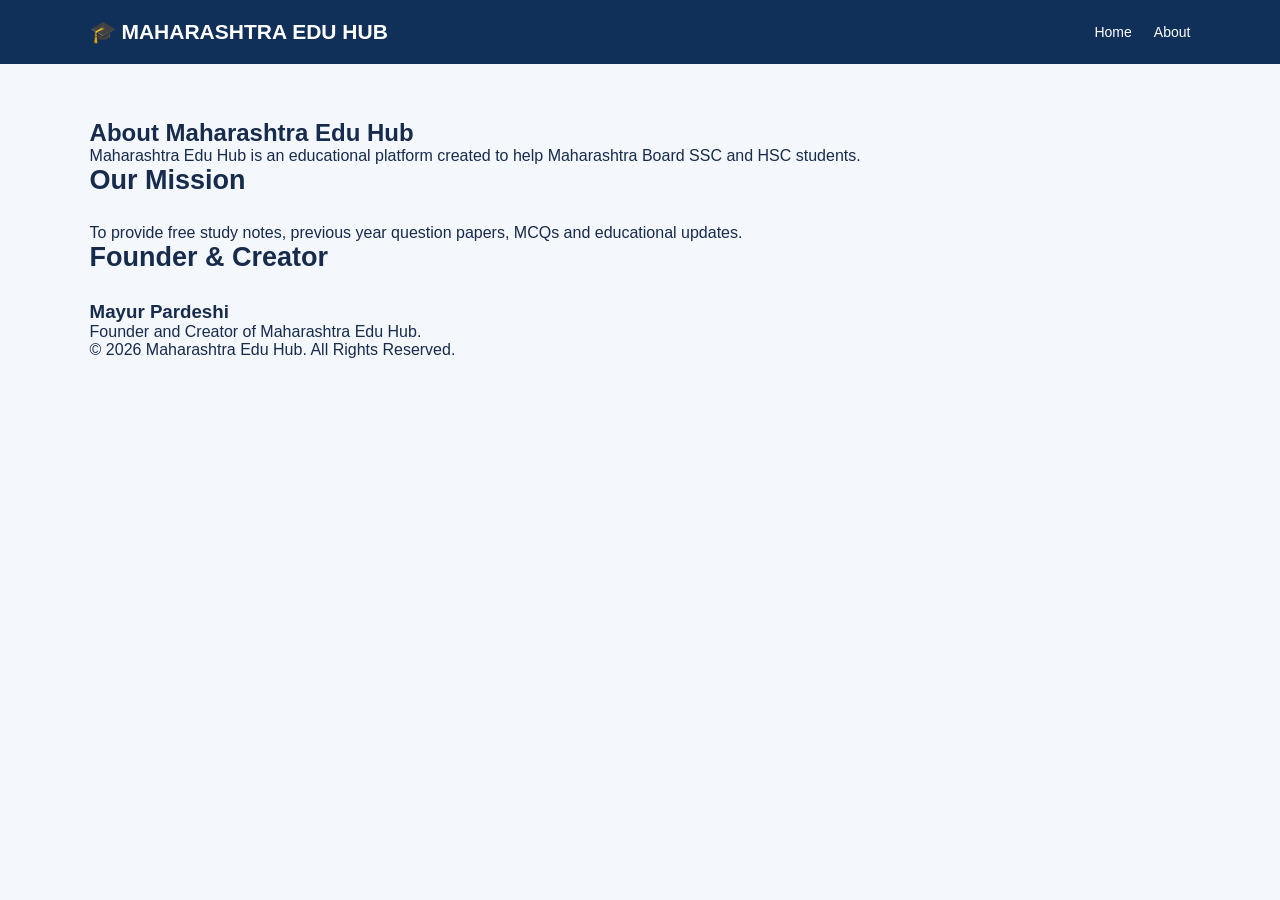
==== pages/about.html @ 68da90aa "Create about.html" ====
<!DOCTYPE html>
<html lang="en-IN">
<head>
    <meta charset="UTF-8">
    <meta name="viewport" content="width=device-width, initial-scale=1.0">
    <title>About Us | Maharashtra Edu Hub</title>
    <meta name="author" content="Mayur Pardeshi">
    <link rel="stylesheet" href="../css/style.css">
</head>
<body>

<header class="header">
    <div class="logo">🎓 MAHARASHTRA EDU HUB</div>
    <nav>
        <a href="../index.html">Home</a>
        <a href="about.html">About</a>
    </nav>
</header>

<section class="container">
    <h1>About Maharashtra Edu Hub</h1>

    <p>
        Maharashtra Edu Hub is an educational platform
        created to help Maharashtra Board SSC and HSC students.
    </p>

    <h2>Our Mission</h2>
    <p>
        To provide free study notes, previous year question
        papers, MCQs and educational updates.
    </p>

    <h2>Founder & Creator</h2>
    <h3>Mayur Pardeshi</h3>
    <p>Founder and Creator of Maharashtra Edu Hub.</p>

    <p>© 2026 Maharashtra Edu Hub. All Rights Reserved.</p>
</section>

</body>
</html>
---- css/style.css ----
* {
    margin: 0;
    padding: 0;
    box-sizing: border-box;
    font-family: Arial, sans-serif;
}

body {
    background: #f4f7fc;
    color: #172b4d;
}

.header {
    background: #102f59;
    color: white;
    padding: 20px 7%;
    display: flex;
    justify-content: space-between;
    align-items: center;
    flex-wrap: wrap;
}

.logo {
    font-size: 21px;
    font-weight: bold;
}

nav {
    display: flex;
    gap: 22px;
}

nav a {
    color: white;
    text-decoration: none;
    font-size: 14px;
}

nav a:hover {
    color: #ffd166;
}

.menu-btn {
    display: none;
    background: none;
    color: white;
    border: none;
    font-size: 25px;
}

.hero {
    background: linear-gradient(135deg,#102f59,#247ed0);
    color: white;
    padding: 85px 7%;
    text-align: center;
}

.tag {
    color: #ffd166;
    letter-spacing: 2px;
    font-size: 12px;
}

.hero h1 {
    font-size: 38px;
    margin: 20px 0;
}

.hero h1 span {
    color: #ffd166;
}

.hero p {
    max-width: 650px;
    margin: auto;
    line-height: 1.7;
}

.hero input {
    width: 65%;
    max-width: 450px;
    padding: 15px;
    border: none;
    border-radius: 7px;
    margin-top: 25px;
}

.hero button {
    padding: 15px 22px;
    border: none;
    border-radius: 7px;
    background: #ffd166;
    font-weight: bold;
    cursor: pointer;
}

.container {
    padding: 55px 7%;
}

.container h2 {
    margin-bottom: 28px;
    font-size: 27px;
}

.cards {
    display: grid;
    grid-template-columns: repeat(auto-fit,minmax(220px,1fr));
    gap: 22px;
}

.card {
    background: white;
    padding: 28px;
    border-radius: 13px;
    box-shadow: 0 5px 20px #102f5910;
    transition: 0.3s;
}

.card:hover {
    transform: translateY(-6px);
}

.emoji {
    font-size: 35px;
    margin-bottom: 15px;
}

.card h3 {
    margin-bottom: 12px;
}

.card p {
    color: #68758a;
    line-height: 1.6;
    margin-bottom: 18px;
}

.card a, .announcement a {
    color: #1673c9;
    font-weight: bold;
    text-decoration: none;
}

.announcement {
    margin: 0 7% 45px;
    padding: 30px;
    background: #e3efff;
    border-radius: 12px;
    line-height: 2;
}

footer {
    background: #102f59;
    color: white;
    text-align: center;
    padding: 35px 15px;
    line-height: 2;
}

@media(max-width:650px) {
    .header {
        gap: 15px;
    }

    .logo {
        font-size: 17px;
    }

    .menu-btn {
        display: block;
    }

    nav {
        display: none;
        flex-direction: column;
        width: 100%;
        padding-top: 15px;
    }
    
/* DIWALI GREETING POPUP */
.diwali-overlay {
  position: fixed;
  inset: 0;
  background: rgba(0, 0, 0, 0.82);
  display: flex;
  justify-content: center;
  align-items: center;
  z-index: 99999;
  padding: 18px;
}

.diwali-card {
  position: relative;
  width: 100%;
  max-width: 400px;
  padding: 35px 22px;
  text-align: center;
  border-radius: 22px;
  color: #fff;
  background: linear-gradient(145deg, #6b1600, #b63b00, #421000);
  border: 2px solid #ffd700;
  box-shadow: 0 0 30px #ff9d00;
  animation: diwaliPop 0.6s ease;
}

.diwali-card h2 {
  color: #ffd700;
  font-size: 32px;
  margin: 12px 0;
}

.diwali-card h3 {
  color: #ffe7a0;
  font-size: 17px;
}

.diwali-card p {
  line-height: 1.7;
}

.diya {
  font-size: 65px;
  animation: diyaGlow 1.5s infinite alternate;
}

.diwali-love {
  color: #ffd700;
  font-weight: bold;
}

.diwali-brand {
  font-size: 12px;
  letter-spacing: 2px;
  color: #ffd700;
}

.diwali-close {
  position: absolute;
  top: 10px;
  right: 14px;
  border: none;
  background: transparent;
  color: white;
  font-size: 30px;
  cursor: pointer;
}

@keyframes diwaliPop {
  from { transform: scale(0.7); opacity: 0; }
  to { transform: scale(1); opacity: 1; }
}

@keyframes diyaGlow {
  from { filter: drop-shadow(0 0 4px orange); }
  to { filter: drop-shadow(0 0 18px gold); }
}
    

    nav.active {
        display: flex;
    }

    .hero {
        padding: 60px 6%;
    }

    .hero h1 {
        font-size: 29px;
    }

    .hero input {
        width: 100%;
        margin-bottom: 12px;
    }

    .hero button {
        width: 100%;
    }
}
.site-footer {
    background: #101827;
    color: #ffffff;
    text-align: center;
    padding: 30px 15px;
    margin-top: 40px;
}

.site-footer h2 {
    color: #ffb347;
    margin-bottom: 12px;
}

.site-footer p {
    margin: 10px 0;
    font-size: 14px;
}

.site-footer strong {
    color: #ffb347;
}
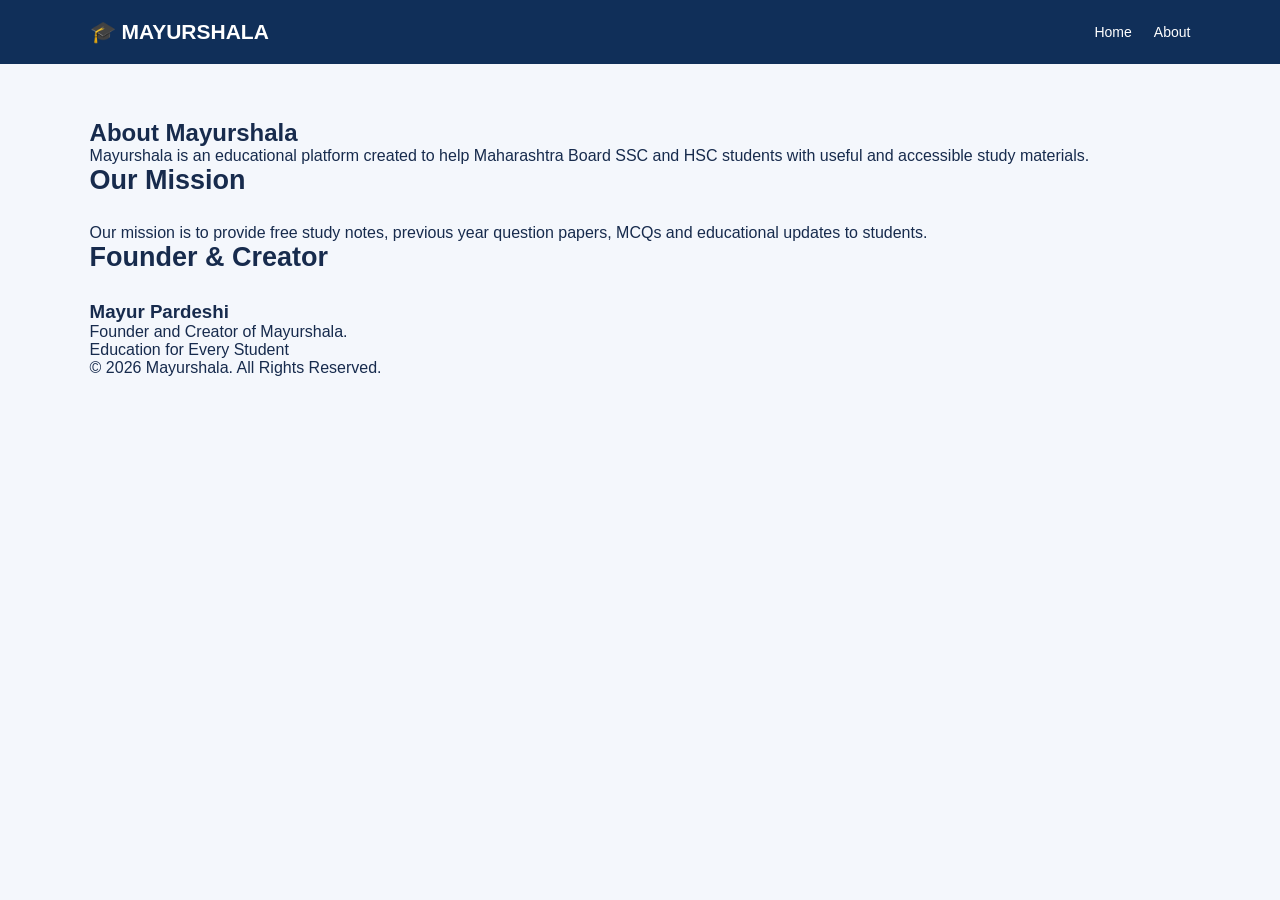
==== commit 00e18819: "Update about.html" ====
--- a/pages/about.html
+++ b/pages/about.html
@@ -1,17 +1,19 @@
+
 
 <!DOCTYPE html>
 <html lang="en-IN">
 <head>
     <meta charset="UTF-8">
     <meta name="viewport" content="width=device-width, initial-scale=1.0">
-    <title>About Us | Maharashtra Edu Hub</title>
+    <title>About Us | Mayurshala</title>
+    <meta name="description" content="Learn about Mayurshala, an educational platform helping Maharashtra Board SSC and HSC students with free study materials.">
     <meta name="author" content="Mayur Pardeshi">
     <link rel="stylesheet" href="../css/style.css">
 </head>
 <body>
 
 <header class="header">
-    <div class="logo">🎓 MAHARASHTRA EDU HUB</div>
+    <div class="logo">🎓 MAYURSHALA</div>
     <nav>
         <a href="../index.html">Home</a>
         <a href="about.html">About</a>
@@ -19,24 +21,27 @@
 </header>
 
 <section class="container">
-    <h1>About Maharashtra Edu Hub</h1>
+    <h1>About Mayurshala</h1>
 
     <p>
-        Maharashtra Edu Hub is an educational platform
-        created to help Maharashtra Board SSC and HSC students.
+        Mayurshala is an educational platform created
+        to help Maharashtra Board SSC and HSC students
+        with useful and accessible study materials.
     </p>
 
     <h2>Our Mission</h2>
     <p>
-        To provide free study notes, previous year question
-        papers, MCQs and educational updates.
+        Our mission is to provide free study notes,
+        previous year question papers, MCQs and
+        educational updates to students.
     </p>
 
     <h2>Founder & Creator</h2>
     <h3>Mayur Pardeshi</h3>
-    <p>Founder and Creator of Maharashtra Edu Hub.</p>
+    <p>Founder and Creator of Mayurshala.</p>
 
-    <p>© 2026 Maharashtra Edu Hub. All Rights Reserved.</p>
+    <p>Education for Every Student</p>
+    <p>© 2026 Mayurshala. All Rights Reserved.</p>
 </section>
 
 </body>
--- a/css/style.css
+++ b/css/style.css
@@ -300,3 +300,20 @@
 .site-footer strong {
     color: #ffb347;
 }
+
+/* Mayurshala Website Banner */
+.brand-banner {
+    width: 92%;
+    max-width: 1200px;
+    margin: 18px auto;
+    overflow: hidden;
+    border-radius: 16px;
+    box-shadow: 0 5px 18px rgba(0, 0, 0, 0.15);
+}
+
+.brand-banner img {
+    width: 100%;
+    height: auto;
+    display: block;
+    object-fit: contain;
+}
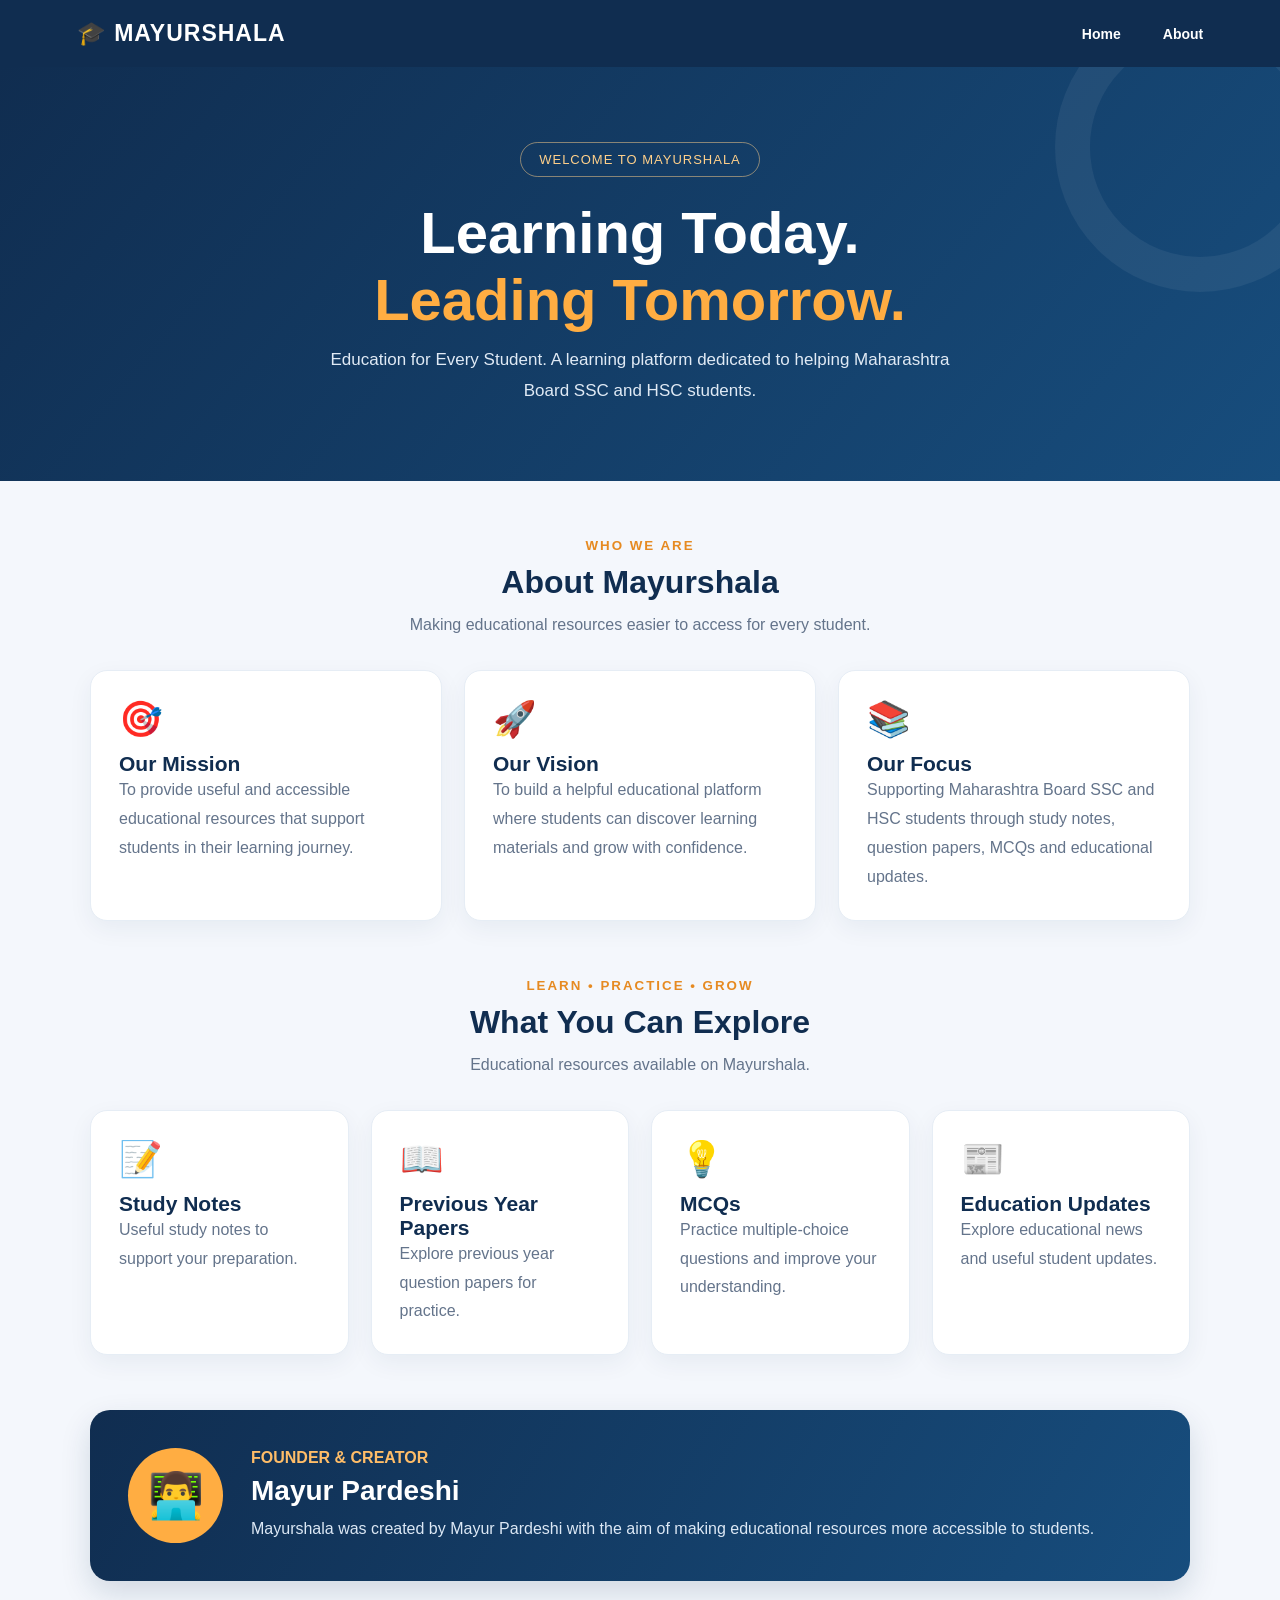
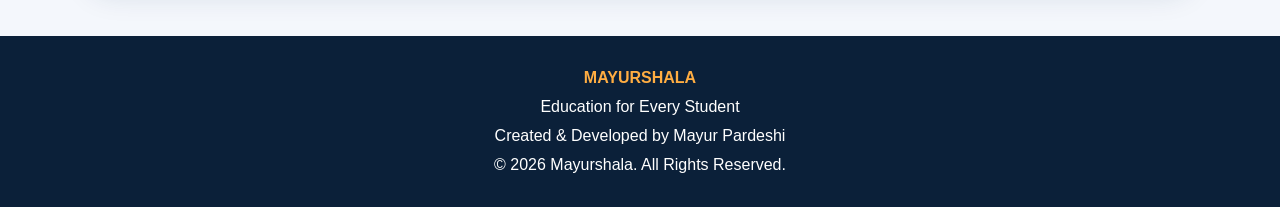
==== commit 1c6a0245: "Update about.html" ====
--- a/pages/about.html
+++ b/pages/about.html
@@ -5,44 +5,381 @@
 <head>
     <meta charset="UTF-8">
     <meta name="viewport" content="width=device-width, initial-scale=1.0">
-    <title>About Us | Mayurshala</title>
-    <meta name="description" content="Learn about Mayurshala, an educational platform helping Maharashtra Board SSC and HSC students with free study materials.">
+
+    <title>About Mayurshala | Education for Every Student</title>
+
+    <meta name="description" content="Discover Mayurshala, an educational platform supporting Maharashtra Board SSC and HSC students with free learning resources.">
+
     <meta name="author" content="Mayur Pardeshi">
+
     <link rel="stylesheet" href="../css/style.css">
+
+    <style>
+        * {
+            box-sizing: border-box;
+        }
+
+        body {
+            margin: 0;
+            background: #f4f7fc;
+            color: #172b4d;
+            font-family: Arial, sans-serif;
+        }
+
+        .ms-header {
+            background: #102d50;
+            color: white;
+            padding: 20px 6%;
+            display: flex;
+            align-items: center;
+            justify-content: space-between;
+            flex-wrap: wrap;
+            gap: 15px;
+        }
+
+        .ms-logo {
+            font-size: 23px;
+            font-weight: 900;
+            letter-spacing: 1px;
+        }
+
+        .ms-nav a {
+            color: white;
+            text-decoration: none;
+            margin-left: 20px;
+            font-weight: bold;
+        }
+
+        .ms-nav a:hover {
+            color: #ffad42;
+        }
+
+        .ms-hero {
+            background: linear-gradient(130deg, #102d50, #174d7d);
+            color: white;
+            padding: 75px 7%;
+            text-align: center;
+            position: relative;
+            overflow: hidden;
+        }
+
+        .ms-hero::after {
+            content: "";
+            position: absolute;
+            width: 220px;
+            height: 220px;
+            border: 35px solid rgba(255,255,255,0.06);
+            border-radius: 50%;
+            right: -65px;
+            top: -65px;
+        }
+
+        .ms-tag {
+            display: inline-block;
+            color: #ffd08a;
+            border: 1px solid rgba(255,208,138,0.5);
+            border-radius: 30px;
+            padding: 9px 18px;
+            font-size: 13px;
+            letter-spacing: 1px;
+        }
+
+        .ms-hero h1 {
+            font-size: clamp(35px, 7vw, 58px);
+            margin: 22px 0 12px;
+        }
+
+        .ms-hero h1 span {
+            color: #ffad42;
+        }
+
+        .ms-hero p {
+            max-width: 650px;
+            margin: auto;
+            color: #e0eaf5;
+            font-size: 17px;
+            line-height: 1.8;
+        }
+
+        .ms-container {
+            width: 88%;
+            max-width: 1100px;
+            margin: 55px auto;
+        }
+
+        .ms-heading {
+            text-align: center;
+            margin-bottom: 32px;
+        }
+
+        .ms-heading small {
+            color: #e68a21;
+            font-weight: bold;
+            letter-spacing: 2px;
+        }
+
+        .ms-heading h2 {
+            font-size: 32px;
+            margin: 10px 0;
+            color: #102d50;
+        }
+
+        .ms-heading p {
+            color: #64748b;
+            line-height: 1.7;
+        }
+
+        .ms-grid {
+            display: grid;
+            grid-template-columns: repeat(auto-fit, minmax(230px, 1fr));
+            gap: 22px;
+        }
+
+        .ms-card {
+            background: white;
+            padding: 28px;
+            border-radius: 17px;
+            border: 1px solid #e6edf5;
+            box-shadow: 0 8px 25px rgba(16,45,80,0.06);
+            transition: 0.3s;
+        }
+
+        .ms-card:hover {
+            transform: translateY(-6px);
+            box-shadow: 0 14px 30px rgba(16,45,80,0.12);
+        }
+
+        .ms-icon {
+            font-size: 35px;
+            margin-bottom: 12px;
+        }
+
+        .ms-card h3 {
+            color: #102d50;
+            font-size: 21px;
+        }
+
+        .ms-card p {
+            color: #64748b;
+            line-height: 1.8;
+        }
+
+        .ms-founder {
+            background: linear-gradient(120deg, #102d50, #174d7d);
+            color: white;
+            padding: 38px;
+            border-radius: 20px;
+            display: flex;
+            align-items: center;
+            gap: 28px;
+            flex-wrap: wrap;
+            box-shadow: 0 12px 30px rgba(16,45,80,0.15);
+        }
+
+        .ms-founder-icon {
+            width: 95px;
+            height: 95px;
+            border-radius: 50%;
+            background: #ffad42;
+            display: grid;
+            place-items: center;
+            font-size: 45px;
+            flex-shrink: 0;
+        }
+
+        .ms-founder h2 {
+            margin: 8px 0;
+            font-size: 28px;
+        }
+
+        .ms-founder p {
+            color: #dce8f5;
+            line-height: 1.7;
+            margin-bottom: 0;
+        }
+
+        .ms-footer {
+            background: #0b2039;
+            color: white;
+            text-align: center;
+            padding: 28px 15px;
+            line-height: 1.8;
+        }
+
+        .ms-footer strong {
+            color: #ffad42;
+        }
+
+        @media (max-width: 600px) {
+            .ms-header {
+                justify-content: center;
+                text-align: center;
+            }
+
+            .ms-logo {
+                font-size: 19px;
+            }
+
+            .ms-nav a {
+                margin: 0 10px;
+            }
+
+            .ms-hero {
+                padding: 60px 6%;
+            }
+
+            .ms-container {
+                width: 90%;
+                margin: 42px auto;
+            }
+
+            .ms-founder {
+                padding: 27px;
+                text-align: center;
+                justify-content: center;
+            }
+        }
+    </style>
 </head>
+
 <body>
 
-<header class="header">
-    <div class="logo">🎓 MAYURSHALA</div>
-    <nav>
+<header class="ms-header">
+    <div class="ms-logo">🎓 MAYURSHALA</div>
+
+    <nav class="ms-nav">
         <a href="../index.html">Home</a>
         <a href="about.html">About</a>
     </nav>
 </header>
 
-<section class="container">
-    <h1>About Mayurshala</h1>
+<section class="ms-hero">
+    <span class="ms-tag">WELCOME TO MAYURSHALA</span>
+
+    <h1>Learning Today.<br><span>Leading Tomorrow.</span></h1>
 
     <p>
-        Mayurshala is an educational platform created
-        to help Maharashtra Board SSC and HSC students
-        with useful and accessible study materials.
+        Education for Every Student.
+        A learning platform dedicated to helping
+        Maharashtra Board SSC and HSC students.
     </p>
-
-    <h2>Our Mission</h2>
-    <p>
-        Our mission is to provide free study notes,
-        previous year question papers, MCQs and
-        educational updates to students.
-    </p>
-
-    <h2>Founder & Creator</h2>
-    <h3>Mayur Pardeshi</h3>
-    <p>Founder and Creator of Mayurshala.</p>
-
-    <p>Education for Every Student</p>
-    <p>© 2026 Mayurshala. All Rights Reserved.</p>
 </section>
+
+<section class="ms-container">
+
+    <div class="ms-heading">
+        <small>WHO WE ARE</small>
+        <h2>About Mayurshala</h2>
+        <p>
+            Making educational resources easier to access
+            for every student.
+        </p>
+    </div>
+
+    <div class="ms-grid">
+
+        <div class="ms-card">
+            <div class="ms-icon">🎯</div>
+            <h3>Our Mission</h3>
+            <p>
+                To provide useful and accessible educational
+                resources that support students in their
+                learning journey.
+            </p>
+        </div>
+
+        <div class="ms-card">
+            <div class="ms-icon">🚀</div>
+            <h3>Our Vision</h3>
+            <p>
+                To build a helpful educational platform where
+                students can discover learning materials
+                and grow with confidence.
+            </p>
+        </div>
+
+        <div class="ms-card">
+            <div class="ms-icon">📚</div>
+            <h3>Our Focus</h3>
+            <p>
+                Supporting Maharashtra Board SSC and HSC
+                students through study notes, question papers,
+                MCQs and educational updates.
+            </p>
+        </div>
+
+    </div>
+
+</section>
+
+<section class="ms-container">
+
+    <div class="ms-heading">
+        <small>LEARN • PRACTICE • GROW</small>
+        <h2>What You Can Explore</h2>
+        <p>Educational resources available on Mayurshala.</p>
+    </div>
+
+    <div class="ms-grid">
+
+        <div class="ms-card">
+            <div class="ms-icon">📝</div>
+            <h3>Study Notes</h3>
+            <p>Useful study notes to support your preparation.</p>
+        </div>
+
+        <div class="ms-card">
+            <div class="ms-icon">📖</div>
+            <h3>Previous Year Papers</h3>
+            <p>Explore previous year question papers for practice.</p>
+        </div>
+
+        <div class="ms-card">
+            <div class="ms-icon">💡</div>
+            <h3>MCQs</h3>
+            <p>Practice multiple-choice questions and improve your understanding.</p>
+        </div>
+
+        <div class="ms-card">
+            <div class="ms-icon">📰</div>
+            <h3>Education Updates</h3>
+            <p>Explore educational news and useful student updates.</p>
+        </div>
+
+    </div>
+
+</section>
+
+<section class="ms-container">
+
+    <div class="ms-founder">
+
+        <div class="ms-founder-icon">👨‍💻</div>
+
+        <div>
+            <span style="color:#ffbd68; font-weight:bold;">
+                FOUNDER & CREATOR
+            </span>
+
+            <h2>Mayur Pardeshi</h2>
+
+            <p>
+                Mayurshala was created by Mayur Pardeshi
+                with the aim of making educational resources
+                more accessible to students.
+            </p>
+        </div>
+
+    </div>
+
+</section>
+
+<footer class="ms-footer">
+    <strong>MAYURSHALA</strong>
+    <div>Education for Every Student</div>
+    <div>Created & Developed by Mayur Pardeshi</div>
+    <div>© 2026 Mayurshala. All Rights Reserved.</div>
+</footer>
 
 </body>
 </html>
